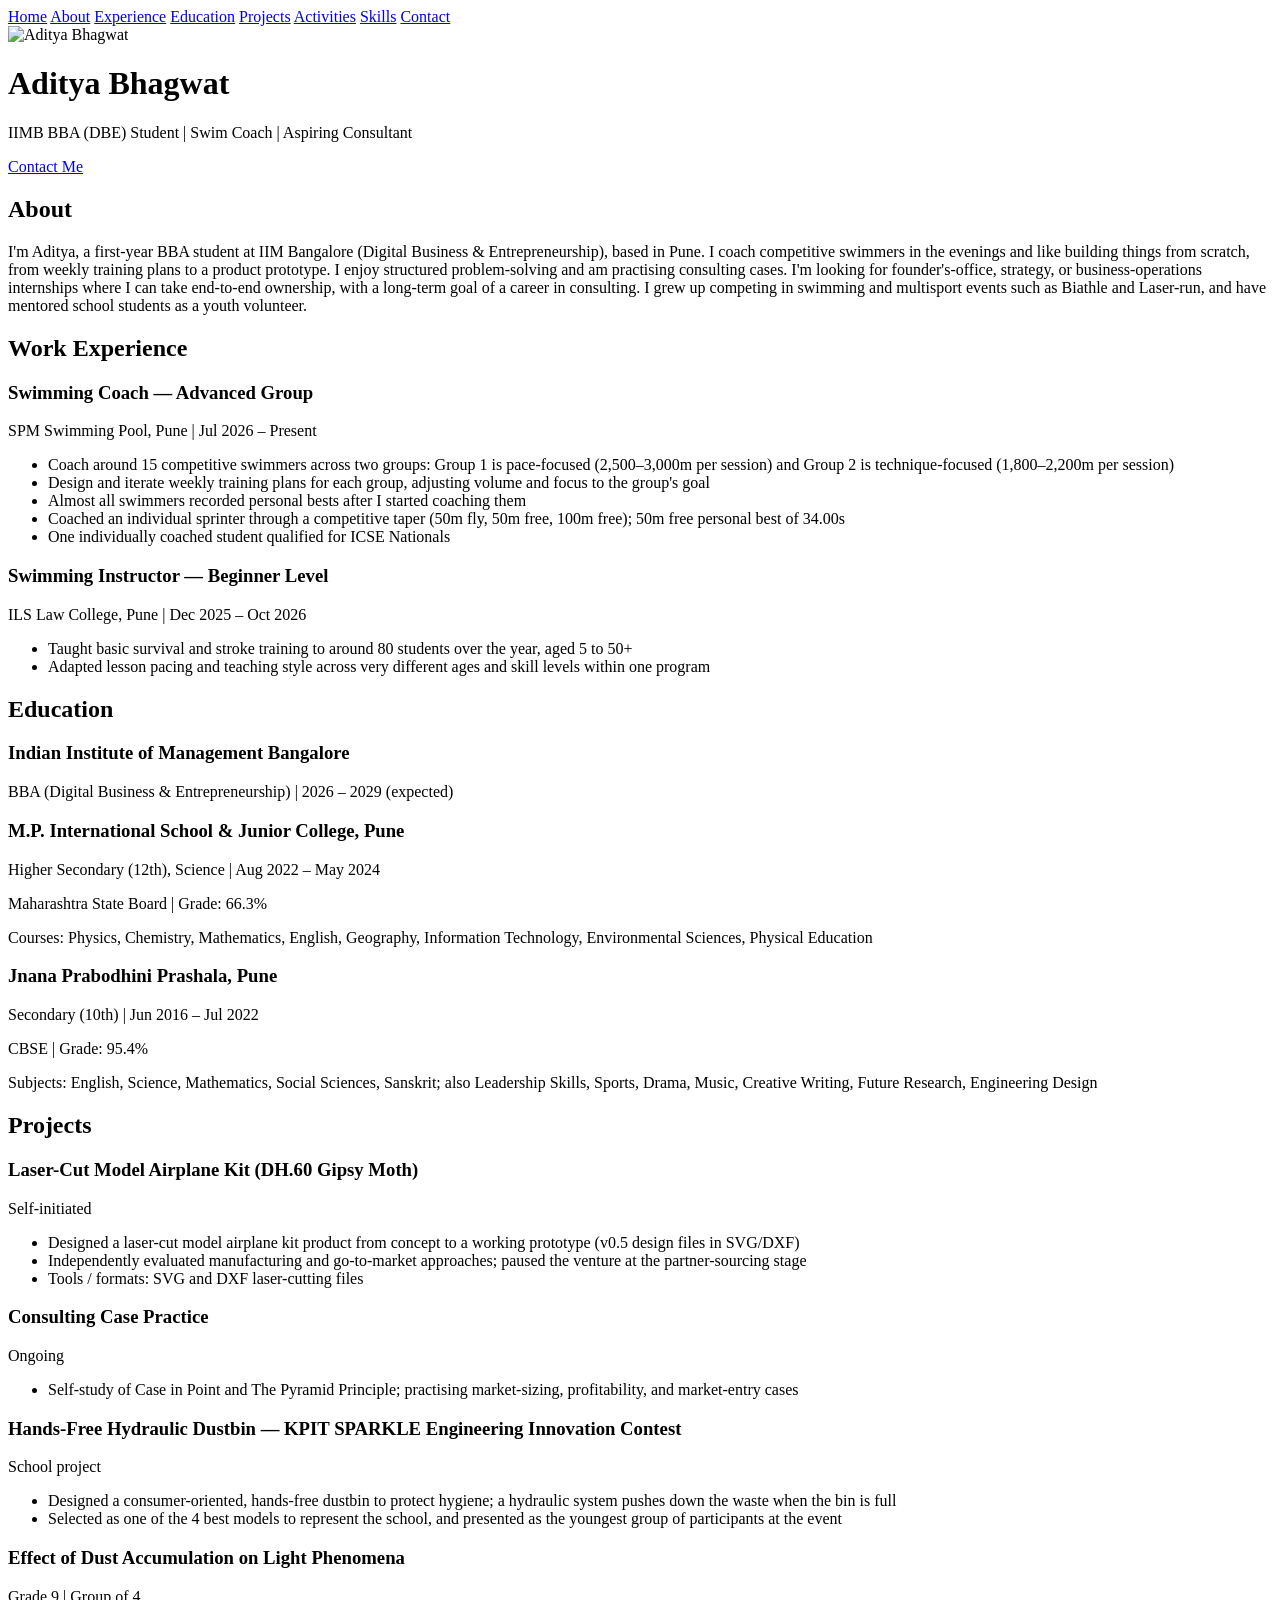
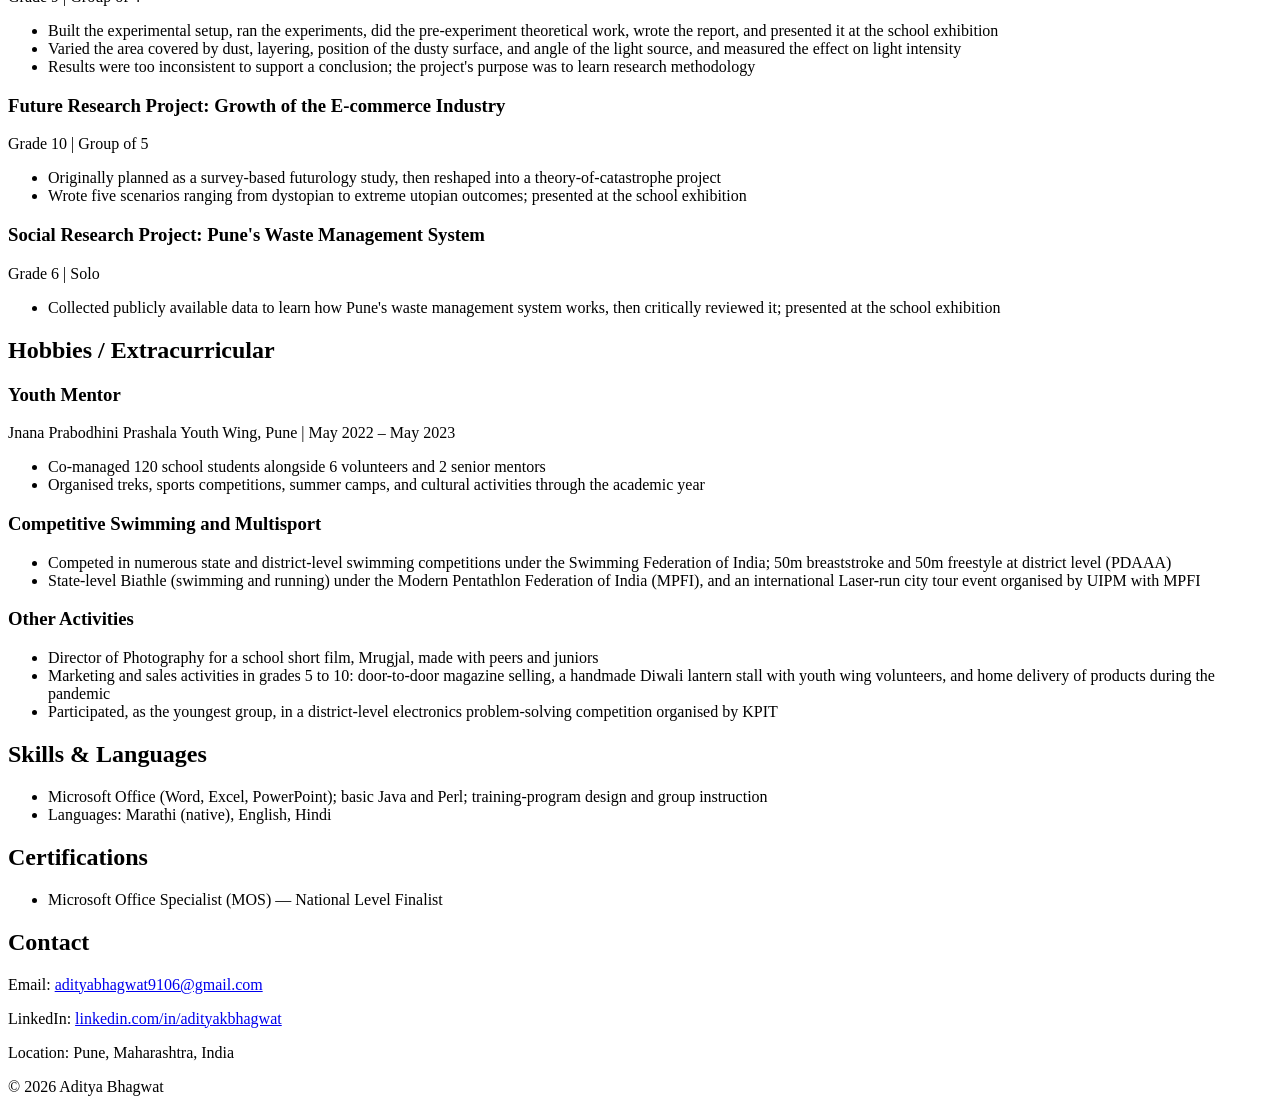
==== index.html @ c37400ce "Rename resume.html to index.html" ====
<!DOCTYPE html>
<html lang="en">
<head>
  <!-- Info for the browser. Nothing here shows on the page -->
  <meta charset="UTF-8">
  <meta name="viewport" content="width=device-width, initial-scale=1">
  <title>Aditya Bhagwat | Resume</title>
  <link rel="stylesheet" href="style.css">
</head>
<body>

  <!-- NAVIGATION: each href matches a section id further down -->
  <nav class="navbar">
    <a class="nav-link" href="#hero">Home</a>
    <a class="nav-link" href="#about">About</a>
    <a class="nav-link" href="#experience">Experience</a>
    <a class="nav-link" href="#education">Education</a>
    <a class="nav-link" href="#projects">Projects</a>
    <a class="nav-link" href="#activities">Activities</a>
    <a class="nav-link" href="#skills">Skills</a>
    <a class="nav-link" href="#contact">Contact</a>
  </nav>

  <!-- HEADER: photo, name, tagline -->
  <header id="hero">
    <img src="./images/photo.jpg" alt="Aditya Bhagwat" width="200">
    <h1>Aditya Bhagwat</h1>
    <p class="tagline">IIMB BBA (DBE) Student | Swim Coach | Aspiring Consultant</p>
    <a class="btn" href="#contact">Contact Me</a>
  </header>

  <!-- MAIN: the primary content of the page (only one per page) -->
  <main>

    <section id="about">
      <h2>About</h2>
      <p>I'm Aditya, a first-year BBA student at IIM Bangalore (Digital Business &amp; Entrepreneurship), based in Pune. I coach competitive swimmers in the evenings and like building things from scratch, from weekly training plans to a product prototype. I enjoy structured problem-solving and am practising consulting cases. I'm looking for founder's-office, strategy, or business-operations internships where I can take end-to-end ownership, with a long-term goal of a career in consulting. I grew up competing in swimming and multisport events such as Biathle and Laser-run, and have mentored school students as a youth volunteer.</p>
    </section>

    <section id="experience">
      <h2>Work Experience</h2>

      <article class="card">
        <h3>Swimming Coach — Advanced Group</h3>
        <p class="meta">SPM Swimming Pool, Pune | Jul 2026 – Present</p>
        <ul>
          <li>Coach around 15 competitive swimmers across two groups: Group 1 is pace-focused (2,500–3,000m per session) and Group 2 is technique-focused (1,800–2,200m per session)</li>
          <li>Design and iterate weekly training plans for each group, adjusting volume and focus to the group's goal</li>
          <li>Almost all swimmers recorded personal bests after I started coaching them</li>
          <li>Coached an individual sprinter through a competitive taper (50m fly, 50m free, 100m free); 50m free personal best of 34.00s</li>
          <li>One individually coached student qualified for ICSE Nationals</li>
        </ul>
      </article>

      <article class="card">
        <h3>Swimming Instructor — Beginner Level</h3>
        <p class="meta">ILS Law College, Pune | Dec 2025 – Oct 2026</p>
        <ul>
          <li>Taught basic survival and stroke training to around 80 students over the year, aged 5 to 50+</li>
          <li>Adapted lesson pacing and teaching style across very different ages and skill levels within one program</li>
        </ul>
      </article>
    </section>

    <section id="education">
      <h2>Education</h2>

      <article class="card">
        <h3>Indian Institute of Management Bangalore</h3>
        <p class="meta">BBA (Digital Business &amp; Entrepreneurship) | 2026 – 2029 (expected)</p>
      </article>

      <article class="card">
        <h3>M.P. International School &amp; Junior College, Pune</h3>
        <p class="meta">Higher Secondary (12th), Science | Aug 2022 – May 2024</p>
        <p>Maharashtra State Board | Grade: 66.3%</p>
        <p>Courses: Physics, Chemistry, Mathematics, English, Geography, Information Technology, Environmental Sciences, Physical Education</p>
      </article>

      <article class="card">
        <h3>Jnana Prabodhini Prashala, Pune</h3>
        <p class="meta">Secondary (10th) | Jun 2016 – Jul 2022</p>
        <p>CBSE | Grade: 95.4%</p>
        <p>Subjects: English, Science, Mathematics, Social Sciences, Sanskrit; also Leadership Skills, Sports, Drama, Music, Creative Writing, Future Research, Engineering Design</p>
      </article>
    </section>

    <section id="projects">
      <h2>Projects</h2>

      <article class="card">
        <h3>Laser-Cut Model Airplane Kit (DH.60 Gipsy Moth)</h3>
        <p class="meta">Self-initiated</p>
        <ul>
          <li>Designed a laser-cut model airplane kit product from concept to a working prototype (v0.5 design files in SVG/DXF)</li>
          <li>Independently evaluated manufacturing and go-to-market approaches; paused the venture at the partner-sourcing stage</li>
          <li>Tools / formats: SVG and DXF laser-cutting files</li>
        </ul>
      </article>

      <article class="card">
        <h3>Consulting Case Practice</h3>
        <p class="meta">Ongoing</p>
        <ul>
          <li>Self-study of Case in Point and The Pyramid Principle; practising market-sizing, profitability, and market-entry cases</li>
        </ul>
      </article>

      <article class="card">
        <h3>Hands-Free Hydraulic Dustbin — KPIT SPARKLE Engineering Innovation Contest</h3>
        <p class="meta">School project</p>
        <ul>
          <li>Designed a consumer-oriented, hands-free dustbin to protect hygiene; a hydraulic system pushes down the waste when the bin is full</li>
          <li>Selected as one of the 4 best models to represent the school, and presented as the youngest group of participants at the event</li>
        </ul>
      </article>

      <article class="card">
        <h3>Effect of Dust Accumulation on Light Phenomena</h3>
        <p class="meta">Grade 9 | Group of 4</p>
        <ul>
          <li>Built the experimental setup, ran the experiments, did the pre-experiment theoretical work, wrote the report, and presented it at the school exhibition</li>
          <li>Varied the area covered by dust, layering, position of the dusty surface, and angle of the light source, and measured the effect on light intensity</li>
          <li>Results were too inconsistent to support a conclusion; the project's purpose was to learn research methodology</li>
        </ul>
      </article>

      <article class="card">
        <h3>Future Research Project: Growth of the E-commerce Industry</h3>
        <p class="meta">Grade 10 | Group of 5</p>
        <ul>
          <li>Originally planned as a survey-based futurology study, then reshaped into a theory-of-catastrophe project</li>
          <li>Wrote five scenarios ranging from dystopian to extreme utopian outcomes; presented at the school exhibition</li>
        </ul>
      </article>

      <article class="card">
        <h3>Social Research Project: Pune's Waste Management System</h3>
        <p class="meta">Grade 6 | Solo</p>
        <ul>
          <li>Collected publicly available data to learn how Pune's waste management system works, then critically reviewed it; presented at the school exhibition</li>
        </ul>
      </article>
    </section>

    <section id="activities">
      <h2>Hobbies / Extracurricular</h2>

      <article class="card">
        <h3>Youth Mentor</h3>
        <p class="meta">Jnana Prabodhini Prashala Youth Wing, Pune | May 2022 – May 2023</p>
        <ul>
          <li>Co-managed 120 school students alongside 6 volunteers and 2 senior mentors</li>
          <li>Organised treks, sports competitions, summer camps, and cultural activities through the academic year</li>
        </ul>
      </article>

      <article class="card">
        <h3>Competitive Swimming and Multisport</h3>
        <ul>
          <li>Competed in numerous state and district-level swimming competitions under the Swimming Federation of India; 50m breaststroke and 50m freestyle at district level (PDAAA)</li>
          <li>State-level Biathle (swimming and running) under the Modern Pentathlon Federation of India (MPFI), and an international Laser-run city tour event organised by UIPM with MPFI</li>
        </ul>
      </article>

      <article class="card">
        <h3>Other Activities</h3>
        <ul>
          <li>Director of Photography for a school short film, Mrugjal, made with peers and juniors</li>
          <li>Marketing and sales activities in grades 5 to 10: door-to-door magazine selling, a handmade Diwali lantern stall with youth wing volunteers, and home delivery of products during the pandemic</li>
          <li>Participated, as the youngest group, in a district-level electronics problem-solving competition organised by KPIT</li>
        </ul>
      </article>
    </section>

    <section id="skills">
      <h2>Skills &amp; Languages</h2>
      <article class="card">
        <ul>
          <li>Microsoft Office (Word, Excel, PowerPoint); basic Java and Perl; training-program design and group instruction</li>
          <li>Languages: Marathi (native), English, Hindi</li>
        </ul>
      </article>
    </section>

    <section id="certifications">
      <h2>Certifications</h2>
      <article class="card">
        <ul>
          <li>Microsoft Office Specialist (MOS) — National Level Finalist</li>
        </ul>
      </article>
    </section>

    <section id="contact">
      <h2>Contact</h2>
      <p>Email: <a href="mailto:adityabhagwat9106@gmail.com">adityabhagwat9106@gmail.com</a></p>
      <p>LinkedIn: <a href="https://linkedin.com/in/adityakbhagwat" target="_blank">linkedin.com/in/adityakbhagwat</a></p>
      <p>Location: Pune, Maharashtra, India</p>
    </section>

  </main>

  <footer>
    <p>&copy; 2026 Aditya Bhagwat</p>
  </footer>

</body>
</html>
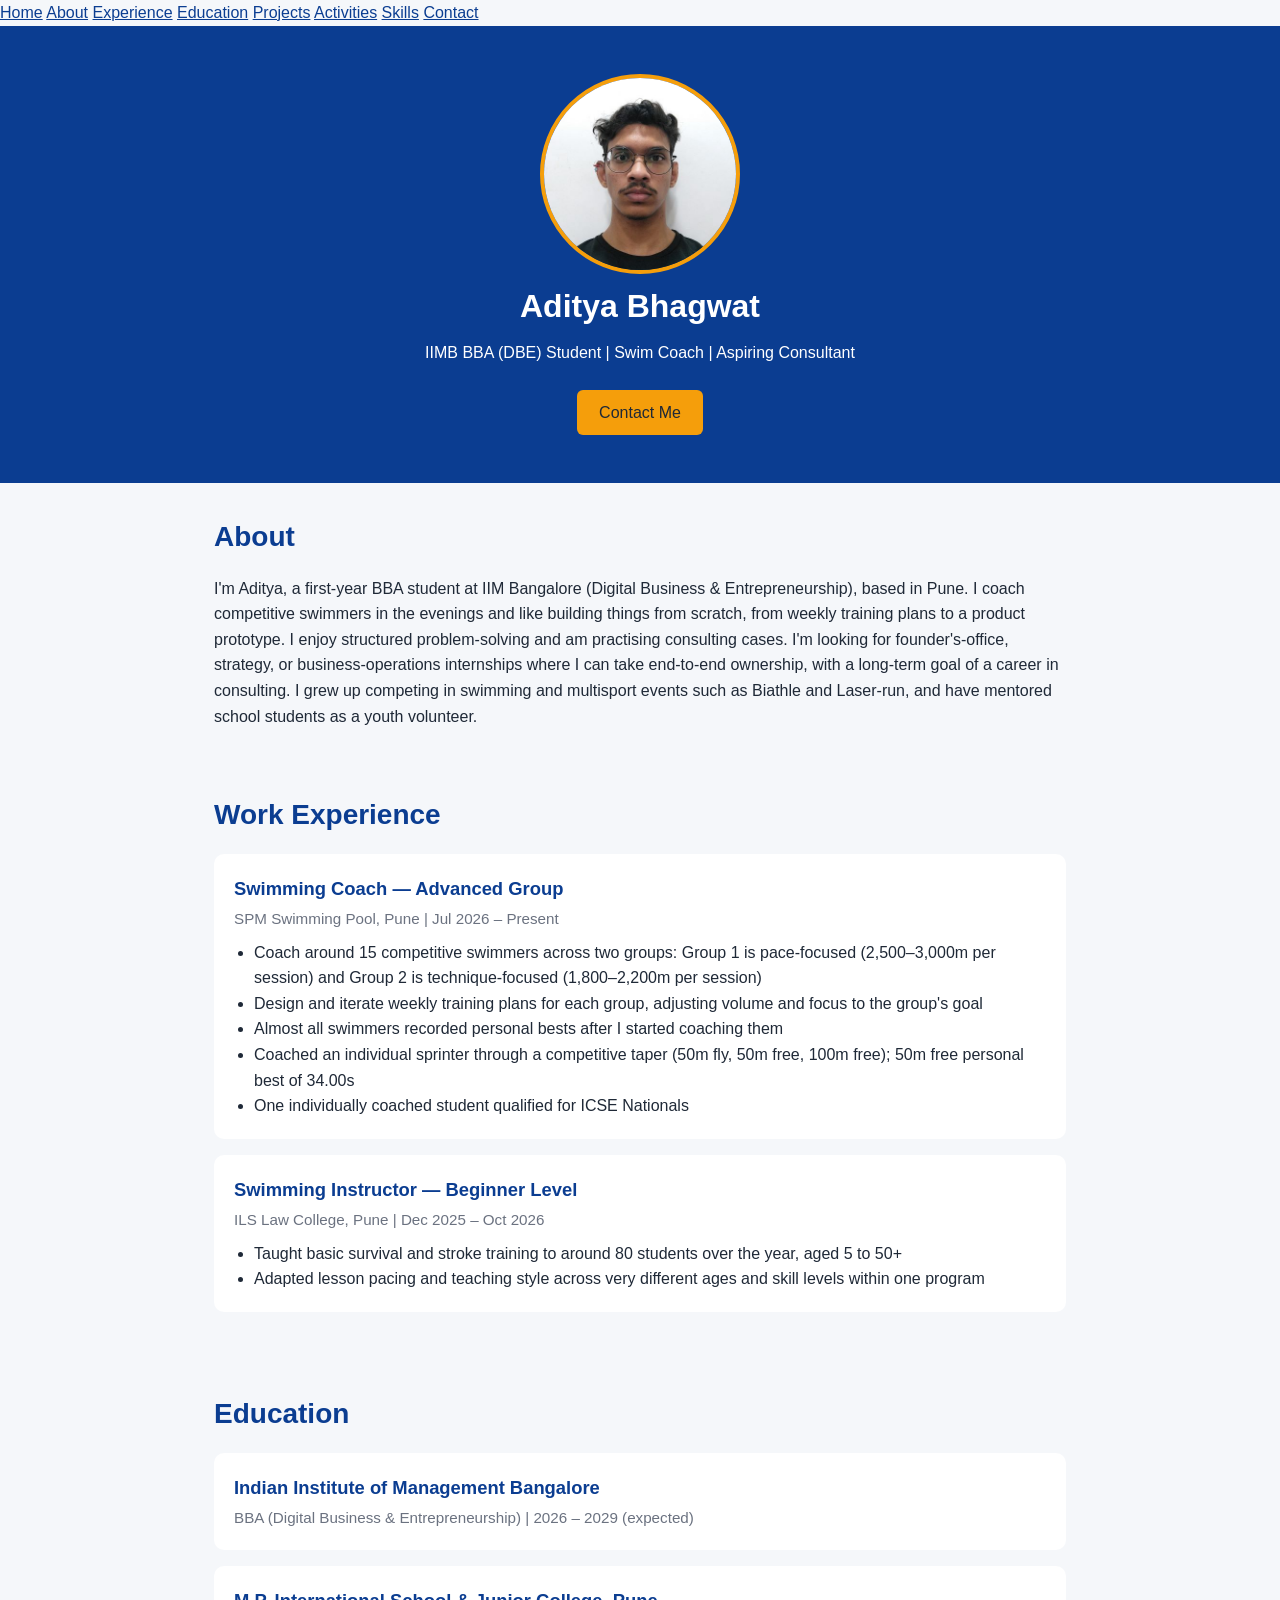
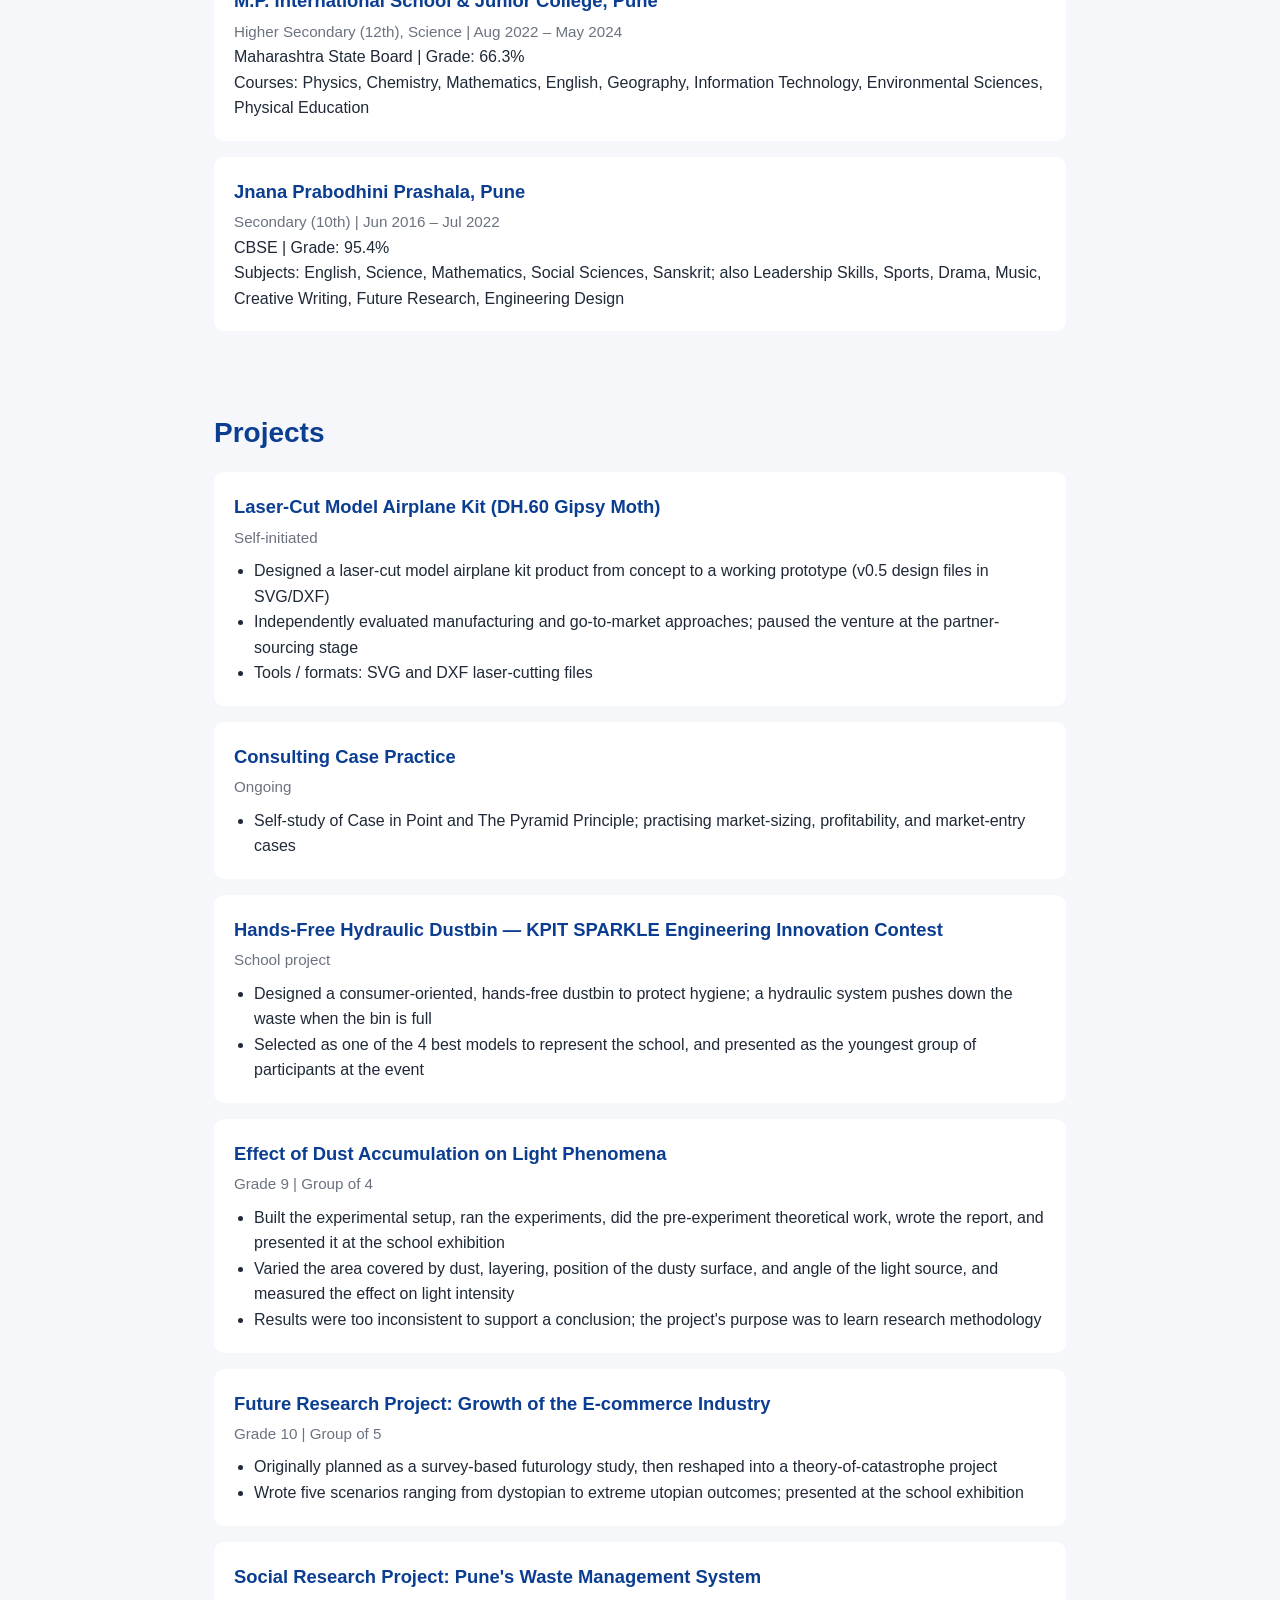
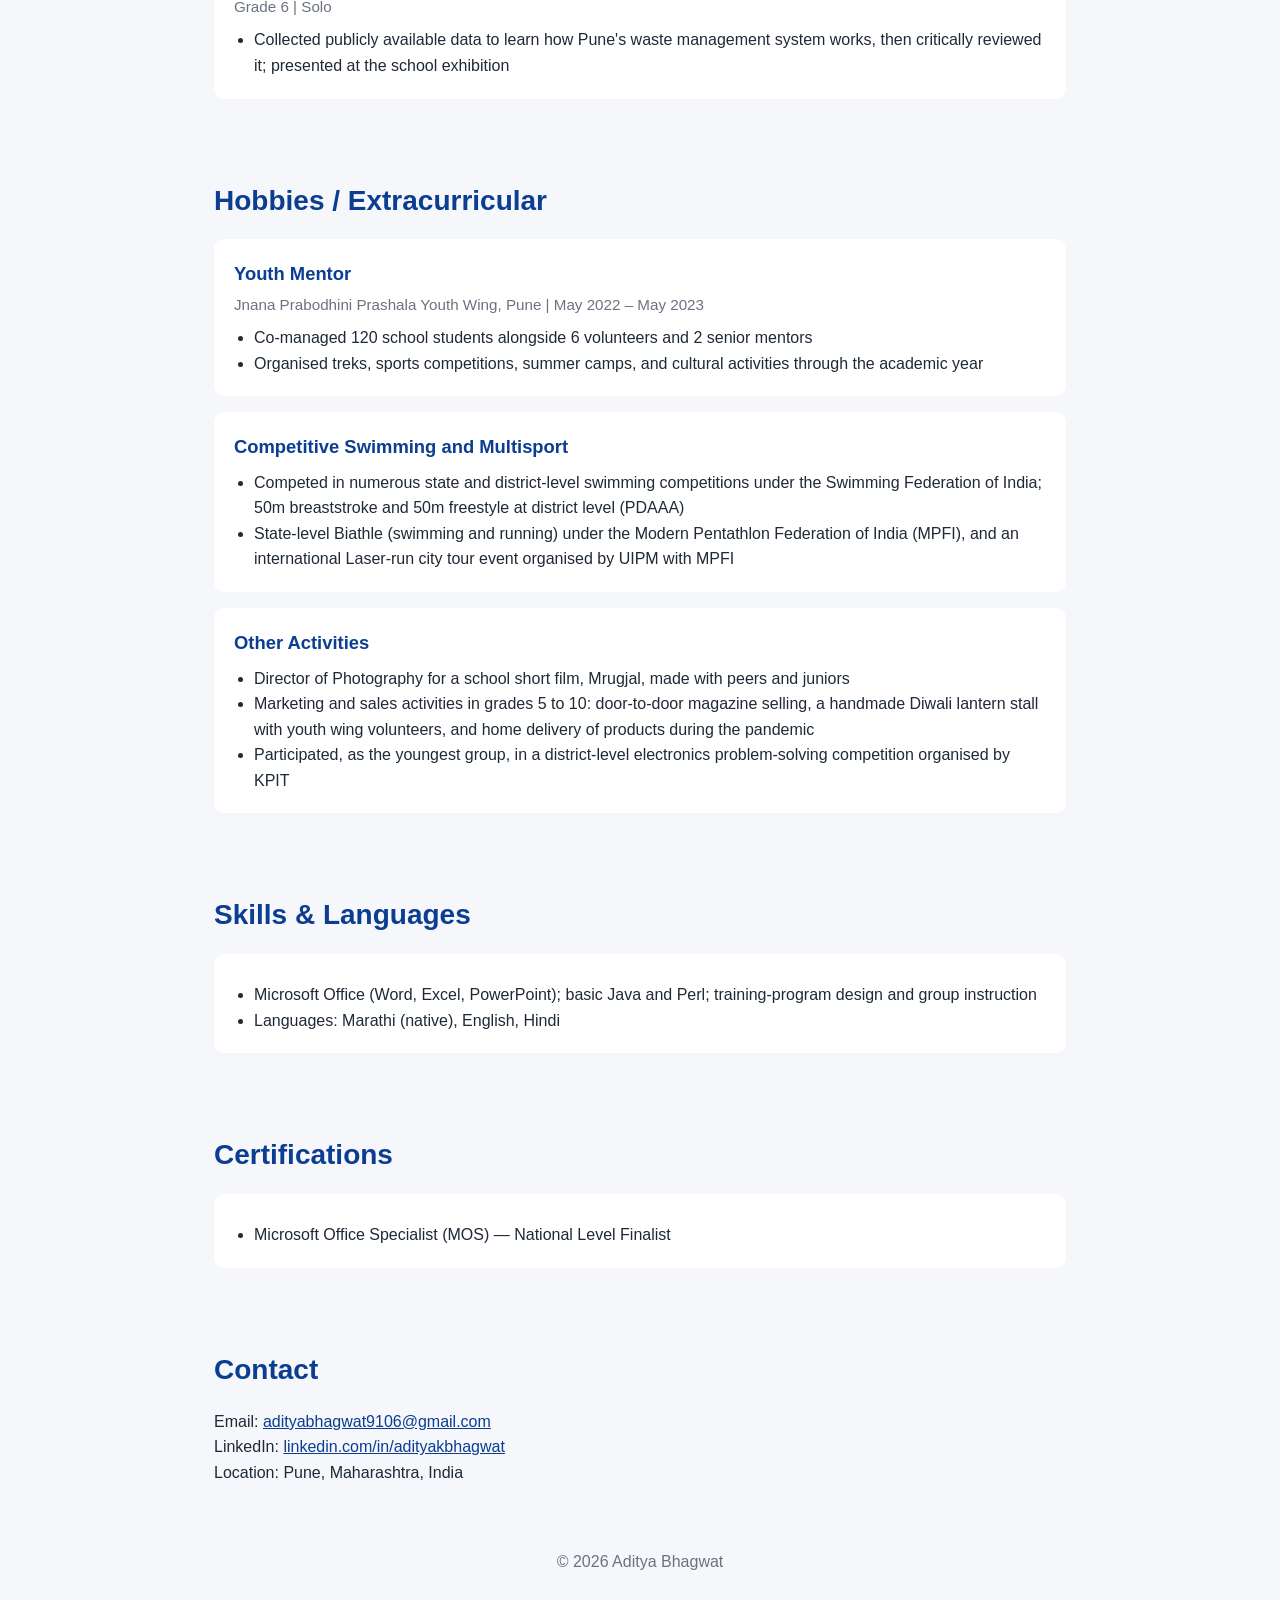
==== commit 63011265: "Update index.html" ====
--- a/index.html
+++ b/index.html
@@ -23,7 +23,7 @@
 
   <!-- HEADER: photo, name, tagline -->
   <header id="hero">
-    <img src="./images/photo.jpg" alt="Aditya Bhagwat" width="200">
+    <img src="./photo.jpg" alt="Aditya Bhagwat" width="200">
     <h1>Aditya Bhagwat</h1>
     <p class="tagline">IIMB BBA (DBE) Student | Swim Coach | Aspiring Consultant</p>
     <a class="btn" href="#contact">Contact Me</a>
--- a/style.css
+++ b/style.css
@@ -0,0 +1,108 @@
+
+* {
+  margin: 0;
+  padding: 0;
+  box-sizing: border-box;
+}
+
+
+:root {
+  --bg: #f5f7fa;
+  --card-bg: #ffffff;
+  --text: #1f2937;
+  --muted: #6b7280;
+  --primary: #0b3d91;
+  --accent: #f59e0b;
+}
+
+body {
+  font-family: 'Inter', sans-serif;
+  background-color: var(--bg);
+  color: var(--text);
+  line-height: 1.6;
+}
+
+h1, h2, h3 {
+  font-family: 'Poppins', sans-serif;
+  color: var(--primary);
+}
+
+h2 {
+  font-size: 1.75rem;
+  margin-bottom: 1rem;
+}
+
+h3 {
+  font-size: 1.15rem;
+  margin-bottom: 0.25rem;
+}
+
+a {
+  color: var(--primary);
+}
+
+ul {
+  padding-left: 1.25rem;
+  margin-top: 0.5rem;
+}
+
+main {
+  max-width: 900px;
+  margin: 0 auto;
+  padding: 0 1.5rem;
+}
+
+section {
+  padding: 2rem 0;
+}
+
+footer {
+  text-align: center;
+  padding: 2rem;
+  color: var(--muted);
+}
+
+.card {
+  background-color: var(--card-bg);
+  padding: 1.25rem;
+  margin-bottom: 1rem;
+  border-radius: 10px;
+}
+
+.meta {
+  color: var(--muted);
+  font-size: 0.95rem;
+}
+
+.btn {
+  display: inline-block;
+  background-color: var(--accent);
+  color: var(--text);
+  padding: 0.6rem 1.4rem;
+  border-radius: 6px;
+  text-decoration: none;
+  font-weight: 500;
+}
+
+#hero {
+  text-align: center;
+  padding: 3rem 1.5rem;
+  background-color: var(--primary);
+}
+
+#hero h1,
+#hero .tagline {
+  color: #ffffff;
+}
+
+#hero .tagline {
+  margin: 0.5rem 0 1.5rem;
+}
+
+#hero img {
+  width: 200px;
+  height: 200px;
+  object-fit: cover;
+  border-radius: 50%;
+  border: 4px solid var(--accent);
+}
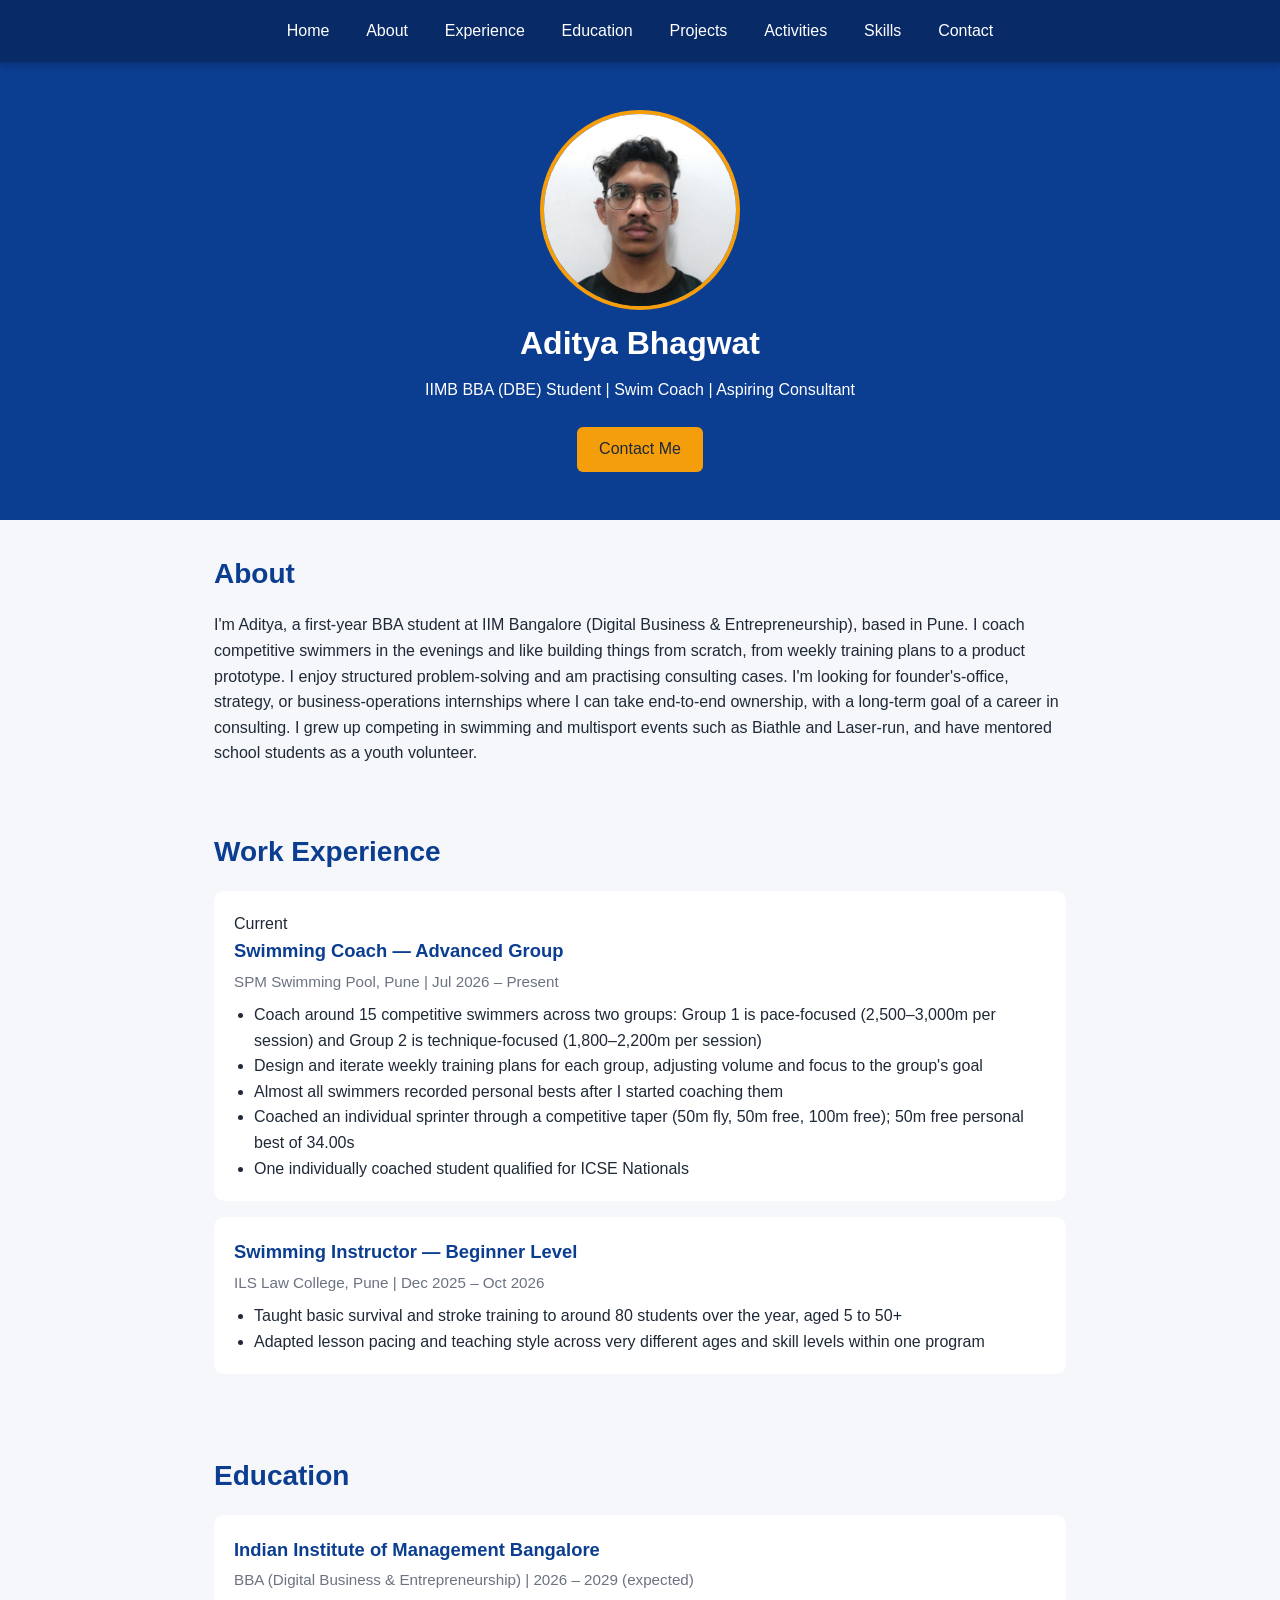
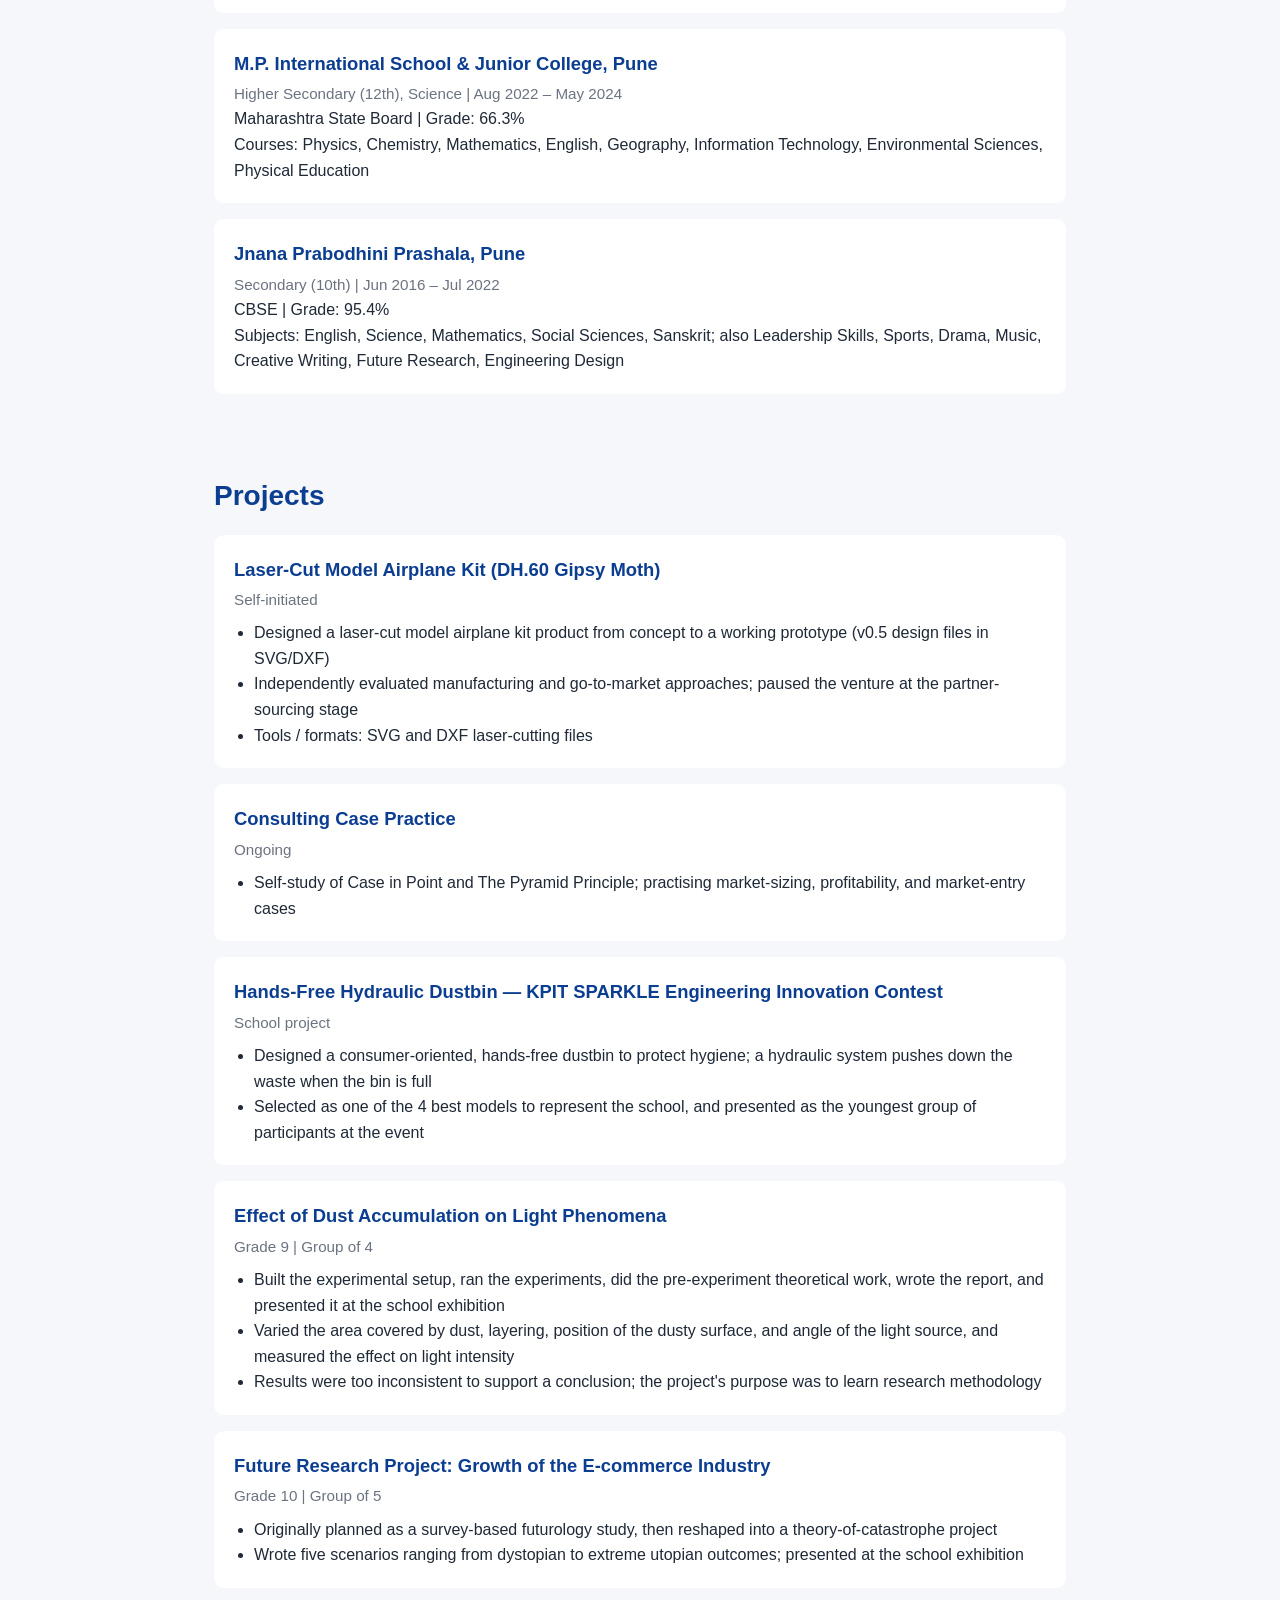
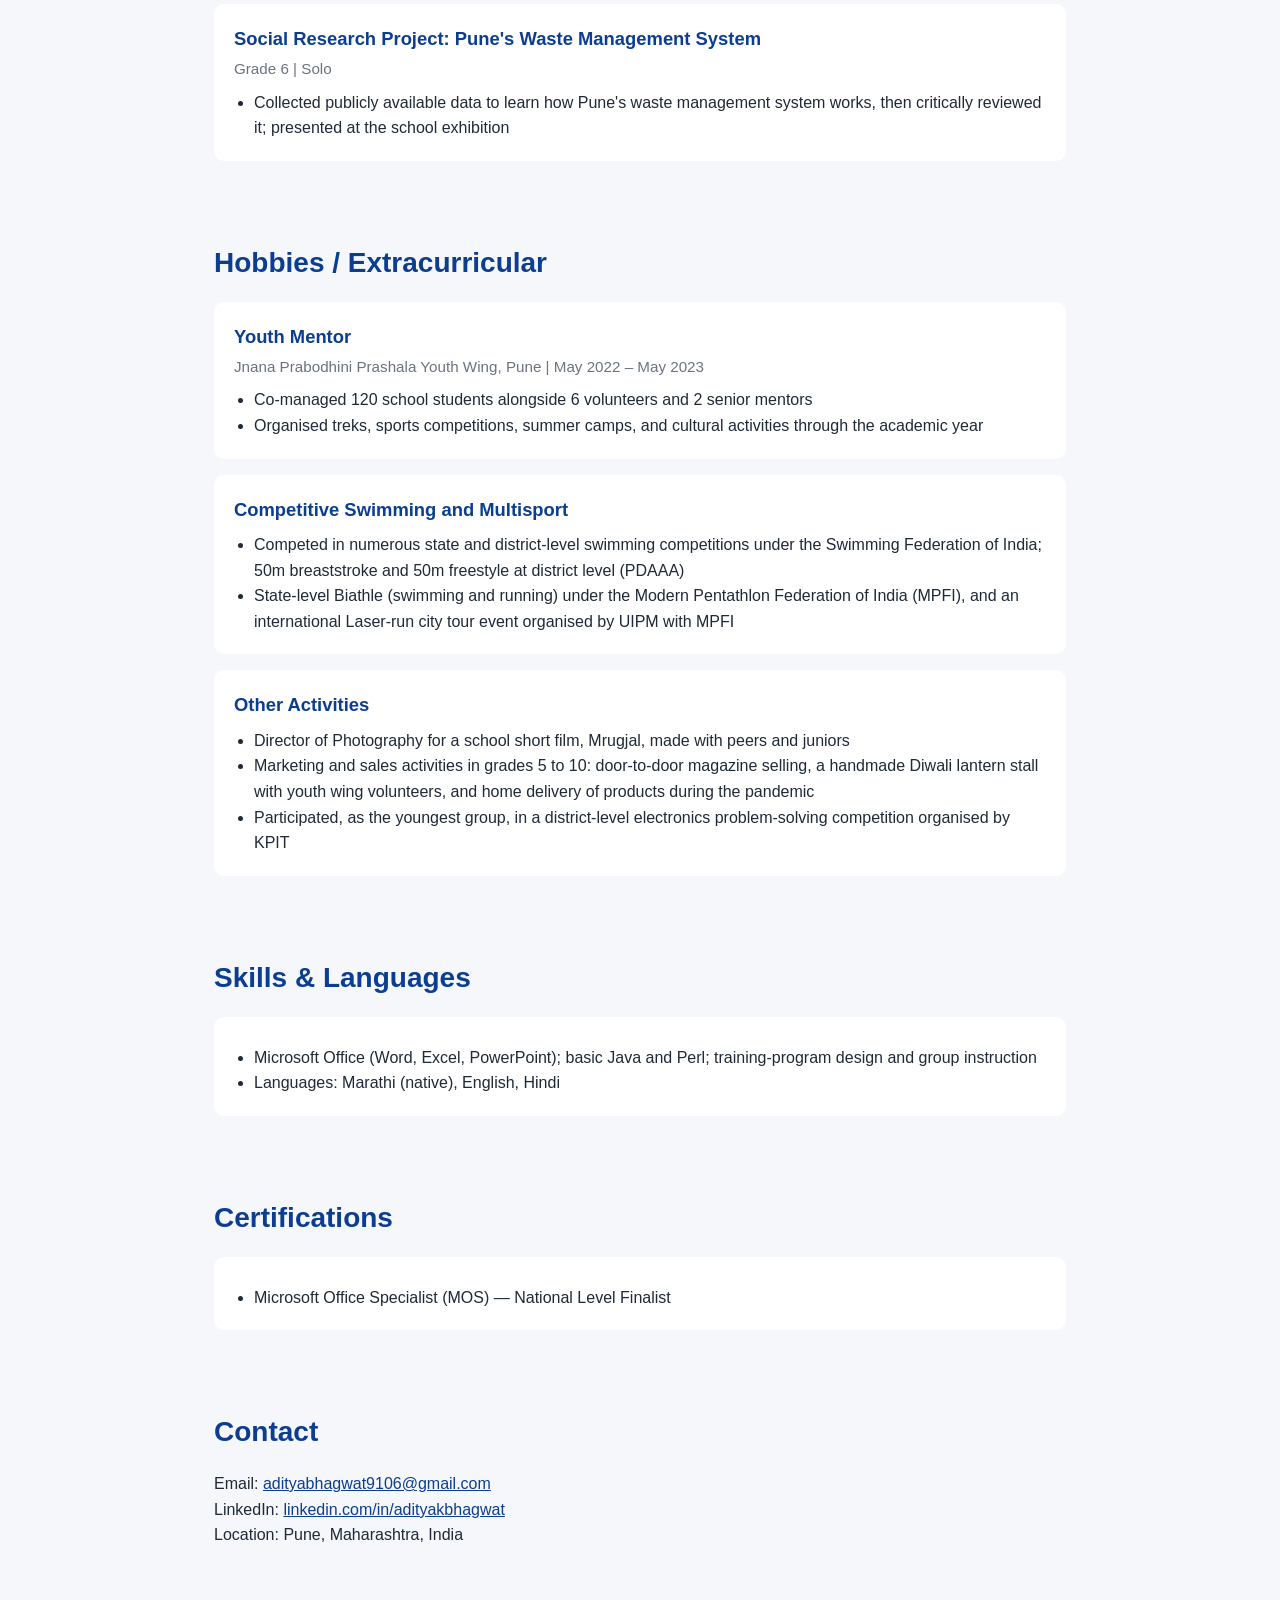
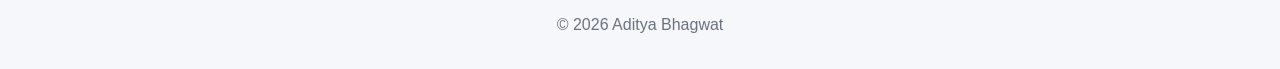
==== commit f63f3aaa: "Update index.html" ====
--- a/index.html
+++ b/index.html
@@ -23,7 +23,7 @@
 
   <!-- HEADER: photo, name, tagline -->
   <header id="hero">
-    <img src="./photo.jpg" alt="Aditya Bhagwat" width="200">
+    <img src="photo.jpg" alt="Aditya Bhagwat" width="200">
     <h1>Aditya Bhagwat</h1>
     <p class="tagline">IIMB BBA (DBE) Student | Swim Coach | Aspiring Consultant</p>
     <a class="btn" href="#contact">Contact Me</a>
@@ -41,6 +41,7 @@
       <h2>Work Experience</h2>
 
       <article class="card">
+        <span class="badge">Current</span>
         <h3>Swimming Coach — Advanced Group</h3>
         <p class="meta">SPM Swimming Pool, Pune | Jul 2026 – Present</p>
         <ul>
--- a/style.css
+++ b/style.css
@@ -13,6 +13,7 @@
   --muted: #6b7280;
   --primary: #0b3d91;
   --accent: #f59e0b;
+  --dark: #082a66;
 }
 
 body {
@@ -106,3 +107,35 @@
   border-radius: 50%;
   border: 4px solid var(--accent);
 }
+
+html {
+  scroll-behavior: smooth;
+  scroll-padding-top: 70px;
+}
+
+.navbar {
+  position: sticky;
+  top: 0;
+  z-index: 100;
+  display: flex;
+  justify-content: center;
+  flex-wrap: wrap;
+  gap: 0.5rem;
+  padding: 0.75rem 1rem;
+  background-color: var(--dark);
+  box-shadow: 0 2px 8px rgba(0, 0, 0, 0.25);
+}
+
+.nav-link {
+  color: #ffffff;
+  text-decoration: none;
+  font-weight: 500;
+  padding: 0.4rem 0.9rem;
+  border-radius: 6px;
+  transition: background-color 0.2s, color 0.2s;
+}
+
+.nav-link:hover {
+  background-color: var(--accent);
+  color: var(--text);
+}
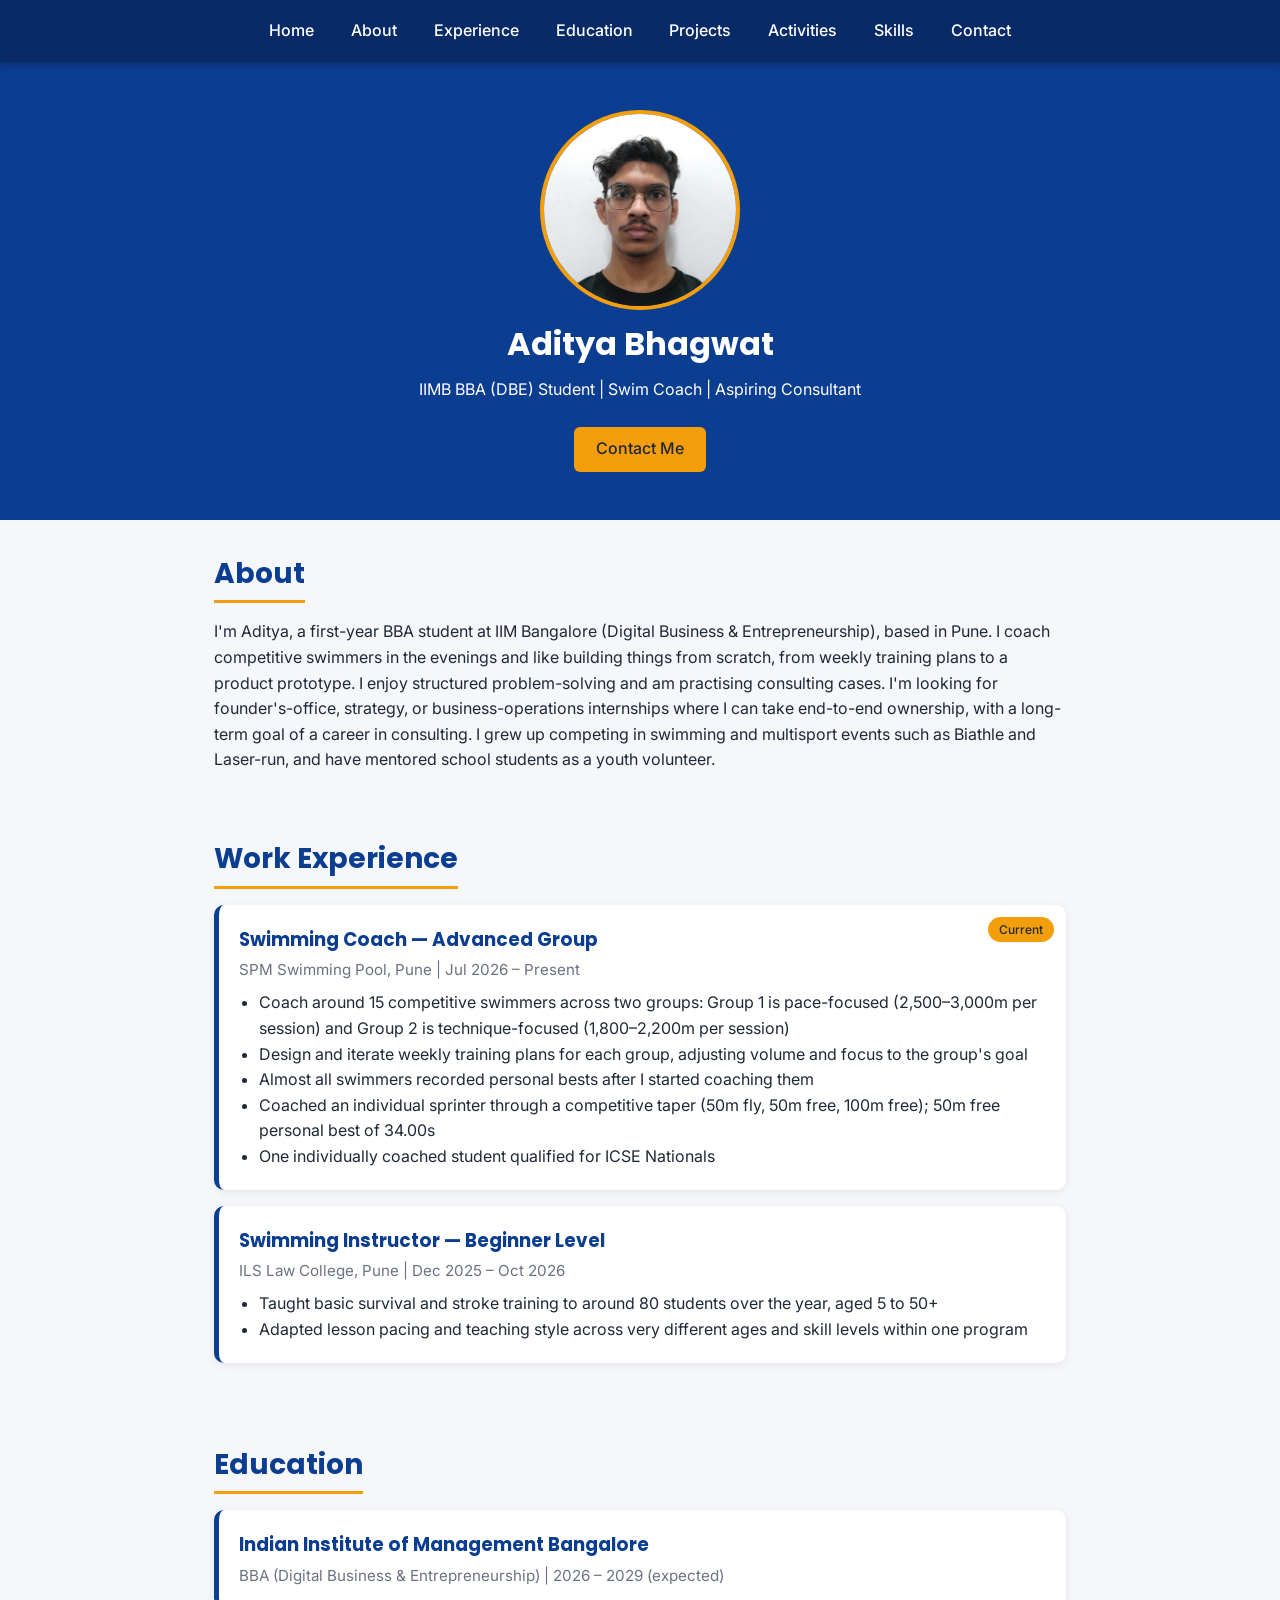
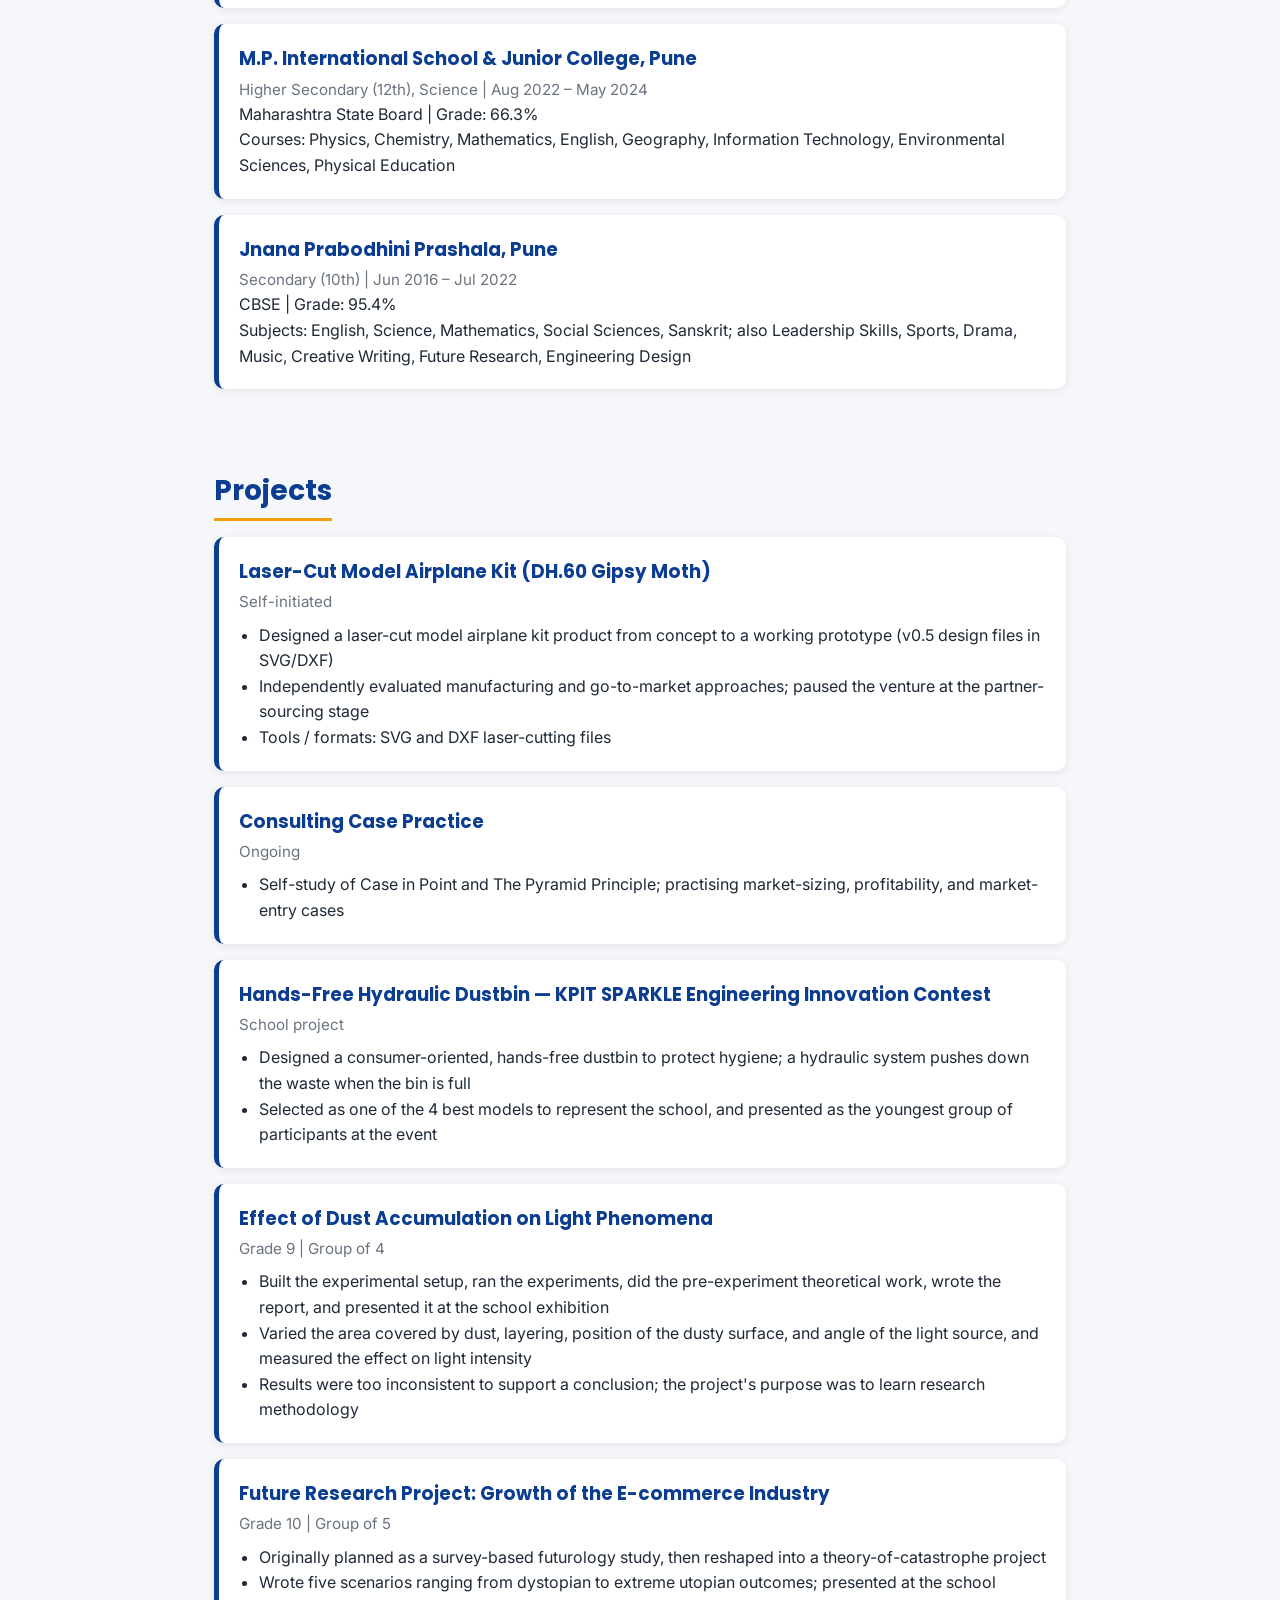
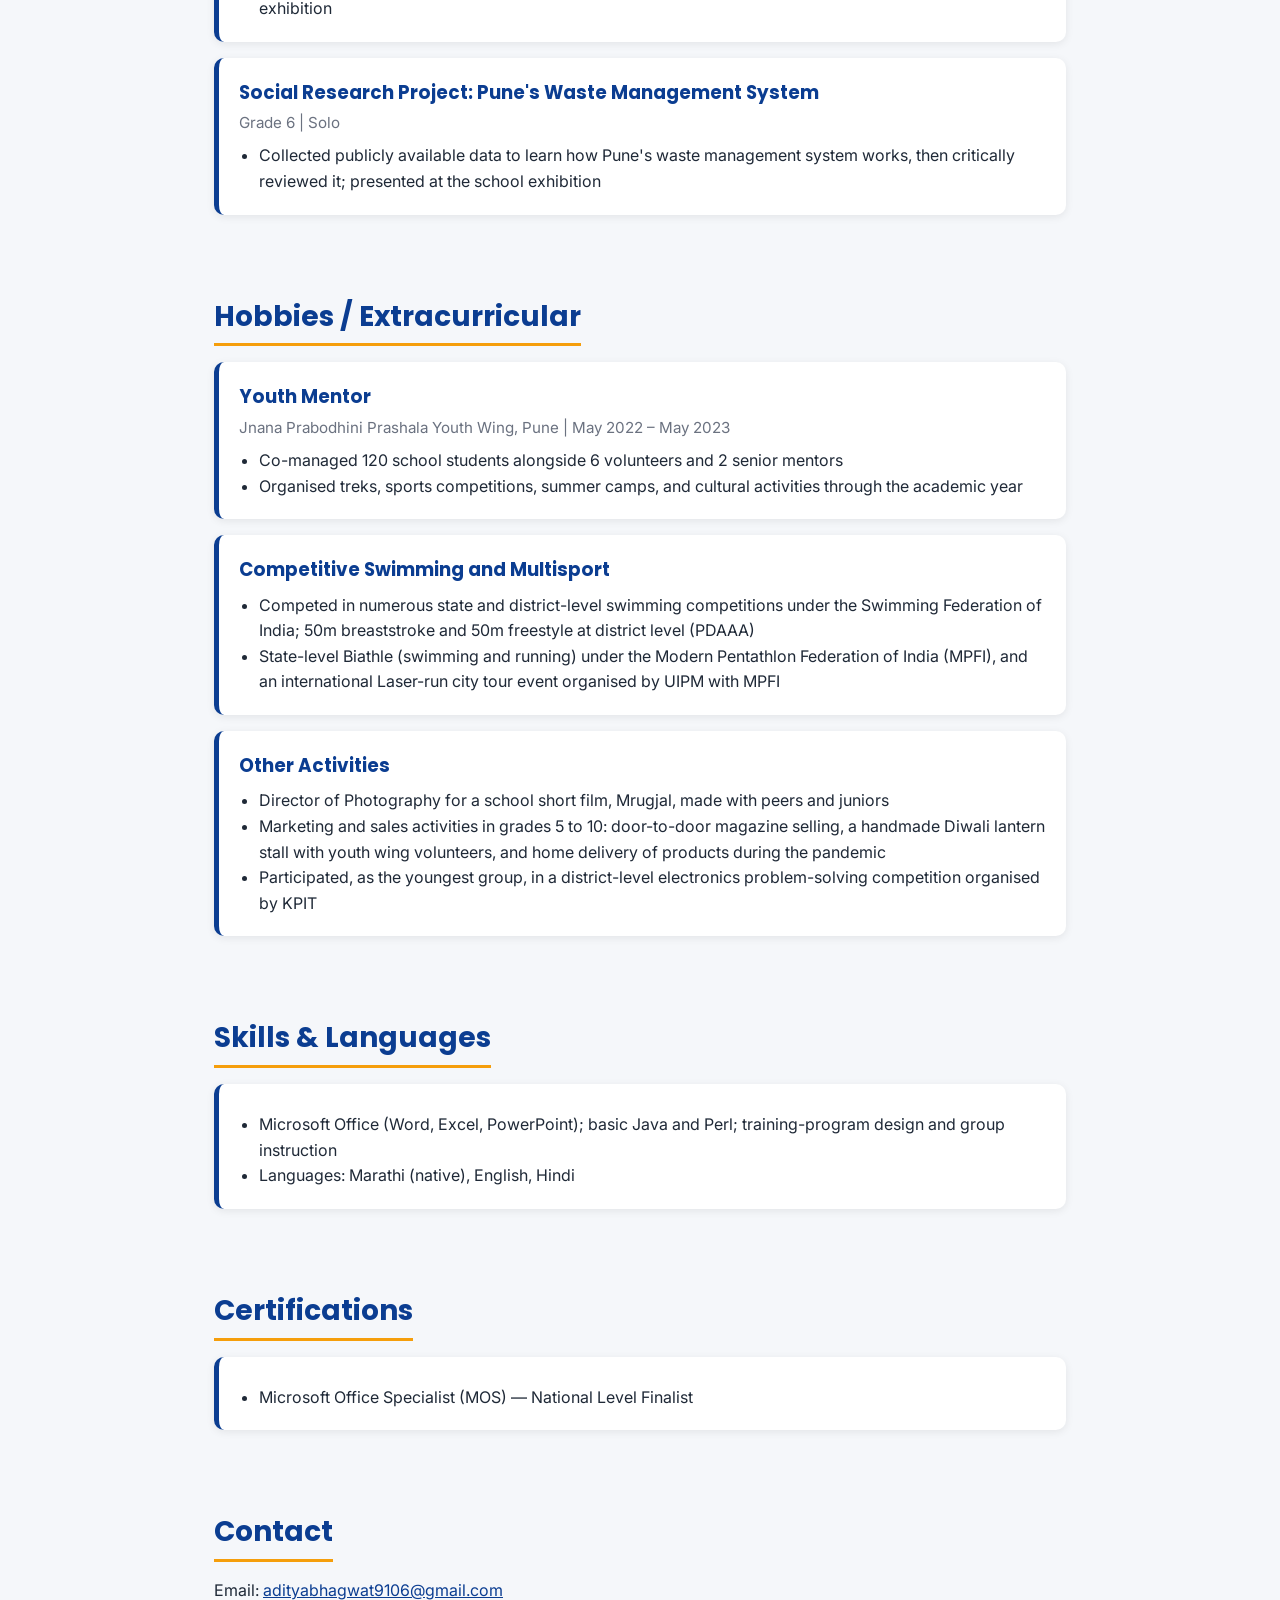
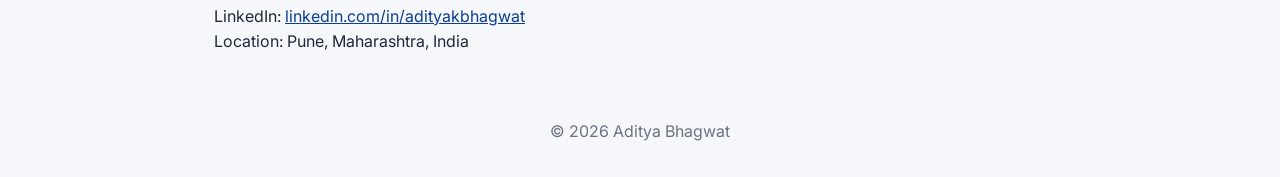
==== commit 2be0eda6: "Update index.html" ====
--- a/index.html
+++ b/index.html
@@ -5,6 +5,9 @@
   <meta charset="UTF-8">
   <meta name="viewport" content="width=device-width, initial-scale=1">
   <title>Aditya Bhagwat | Resume</title>
+  <link rel="preconnect" href="https://fonts.googleapis.com">
+<link rel="preconnect" href="https://fonts.gstatic.com" crossorigin>
+<link href="https://fonts.googleapis.com/css2?family=Inter:wght@400;500&family=Poppins:wght@600;700&display=swap" rel="stylesheet">
   <link rel="stylesheet" href="style.css">
 </head>
 <body>
--- a/style.css
+++ b/style.css
@@ -139,3 +139,34 @@
   background-color: var(--accent);
   color: var(--text);
 }
+
+
+.card {
+  position: relative;
+  box-shadow: 0 2px 8px rgba(0, 0, 0, 0.08);
+  border-left: 5px solid var(--primary);
+  transition: transform 0.2s, box-shadow 0.2s;
+}
+
+.card:hover {
+  transform: translateY(-4px);
+  box-shadow: 0 8px 20px rgba(0, 0, 0, 0.15);
+}
+
+.badge {
+  position: absolute;
+  top: 12px;
+  right: 12px;
+  background-color: var(--accent);
+  color: var(--text);
+  font-size: 0.75rem;
+  font-weight: 500;
+  padding: 0.2rem 0.7rem;
+  border-radius: 999px;
+}
+
+h2 {
+  border-bottom: 3px solid var(--accent);
+  display: inline-block;
+  padding-bottom: 0.25rem;
+}
